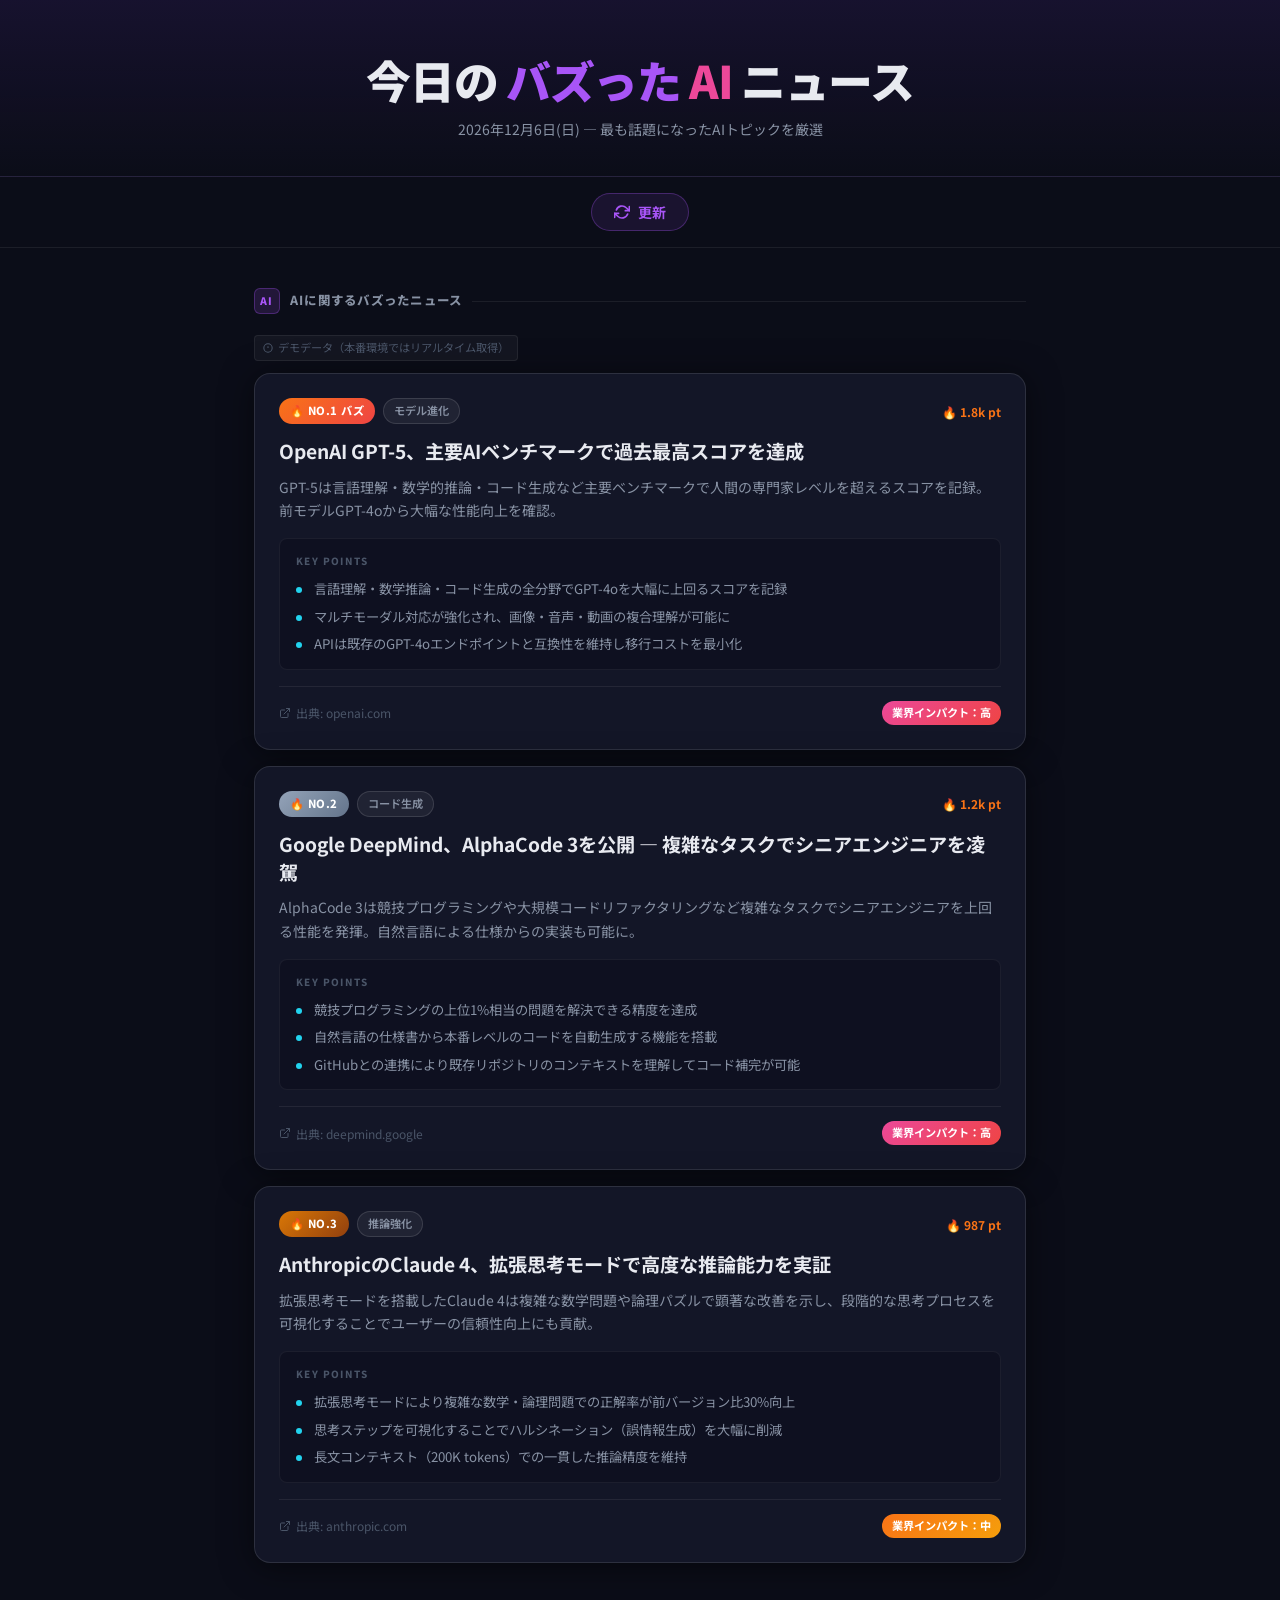
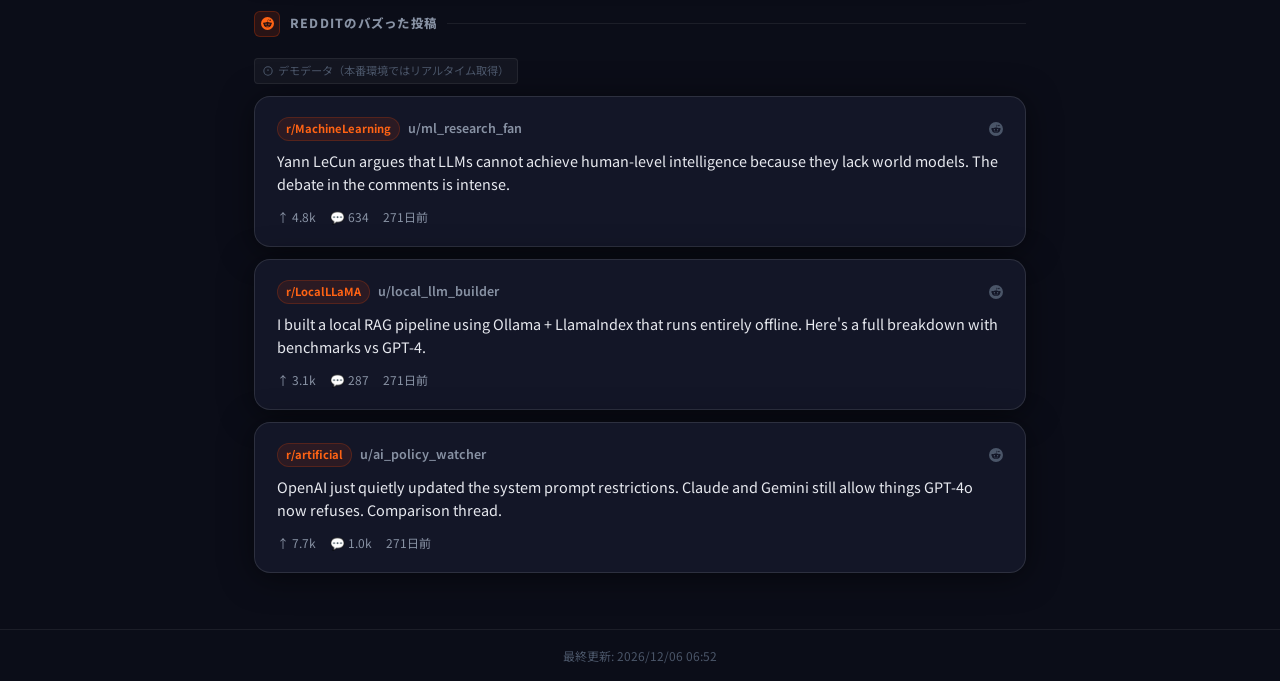
==== public/index.html @ 43877d58 "Replace Twitter/Nitter with Reddit AI subreddits - Fetch from r/artificial, r/MachineLearning, r/Loc" ====
<!DOCTYPE html>
<html lang="ja">
<head>
  <meta charset="UTF-8">
  <meta name="viewport" content="width=device-width, initial-scale=1.0">
  <meta name="theme-color" content="#0b0d18">
  <title>AI News Trends</title>
  <link rel="preconnect" href="https://fonts.googleapis.com">
  <link rel="preconnect" href="https://fonts.gstatic.com" crossorigin>
  <link href="https://fonts.googleapis.com/css2?family=Noto+Sans+JP:wght@400;500;700;900&display=swap" rel="stylesheet">
  <link rel="stylesheet" href="style.css">
</head>
<body>
  <header class="hero">
    <h1 class="hero-title">今日の <span class="c-purple">バズった</span> <span class="c-pink">AI</span> ニュース</h1>
    <p class="hero-sub" id="hero-date">最も話題になったAIトピックを厳選</p>
  </header>

  <div class="action-bar">
    <button id="refresh-btn" class="refresh-btn" aria-label="最新情報を取得">
      <svg class="refresh-icon" xmlns="http://www.w3.org/2000/svg" width="16" height="16" viewBox="0 0 24 24" fill="none" stroke="currentColor" stroke-width="2.5" stroke-linecap="round" stroke-linejoin="round">
        <polyline points="23 4 23 10 17 10"></polyline>
        <polyline points="1 20 1 14 7 14"></polyline>
        <path d="M3.51 9a9 9 0 0 1 14.85-3.36L23 10M1 14l4.64 4.36A9 9 0 0 0 20.49 15"></path>
      </svg>
      <span>更新</span>
    </button>
  </div>

  <main>
    <section>
      <div class="section-label">
        <span class="section-label-icon news-icon">AI</span>
        <span>AIに関するバズったニュース</span>
        <div class="section-label-line"></div>
      </div>
      <div id="news-cards"></div>
    </section>

    <section>
      <div class="section-label">
        <span class="section-label-icon reddit-icon">
          <svg xmlns="http://www.w3.org/2000/svg" width="13" height="13" viewBox="0 0 24 24" fill="currentColor">
            <path d="M12 0A12 12 0 0 0 0 12a12 12 0 0 0 12 12 12 12 0 0 0 12-12A12 12 0 0 0 12 0zm5.01 4.744c.688 0 1.25.561 1.25 1.249a1.25 1.25 0 0 1-2.498.056l-2.597-.547-.8 3.747c1.824.07 3.48.632 4.674 1.488.308-.309.73-.491 1.207-.491.968 0 1.754.786 1.754 1.754 0 .716-.435 1.333-1.01 1.614a3.111 3.111 0 0 1 .042.52c0 2.694-3.13 4.87-7.004 4.87-3.874 0-7.004-2.176-7.004-4.87 0-.183.015-.366.043-.534A1.748 1.748 0 0 1 4.028 12c0-.968.786-1.754 1.754-1.754.463 0 .898.196 1.207.49 1.207-.883 2.878-1.43 4.744-1.487l.885-4.182a.342.342 0 0 1 .14-.197.35.35 0 0 1 .238-.042l2.906.617a1.214 1.214 0 0 1 1.108-.701zM9.25 12C8.561 12 8 12.562 8 13.25c0 .687.561 1.248 1.25 1.248.687 0 1.248-.561 1.248-1.249 0-.688-.561-1.249-1.249-1.249zm5.5 0c-.687 0-1.248.561-1.248 1.25 0 .687.561 1.248 1.249 1.248.688 0 1.249-.561 1.249-1.249 0-.687-.562-1.249-1.25-1.249zm-5.466 3.99a.327.327 0 0 0-.231.094.33.33 0 0 0 0 .463c.842.842 2.484.913 2.961.913.477 0 2.105-.056 2.961-.913a.361.361 0 0 0 .029-.463.33.33 0 0 0-.464 0c-.547.533-1.684.73-2.512.73-.828 0-1.979-.196-2.512-.73a.326.326 0 0 0-.232-.095z"/>
          </svg>
        </span>
        <span>Redditのバズった投稿</span>
        <div class="section-label-line"></div>
      </div>
      <div id="trends-cards"></div>
    </section>
  </main>

  <footer>
    <span id="last-updated">読み込み中...</span>
  </footer>

  <script type="module" src="app.js"></script>
</body>
</html>
---- public/style.css ----
@import url('https://fonts.googleapis.com/css2?family=Noto+Sans+JP:wght@400;500;700;900&display=swap');

:root {
  --bg: #0b0d18;
  --bg-card: #131627;
  --bg-card-hover: #171b2e;
  --bg-inner: #0e1020;
  --border: rgba(255, 255, 255, 0.07);
  --border-bright: rgba(255, 255, 255, 0.11);
  --text-primary: #e8eaf0;
  --text-muted: #8892a4;
  --text-dim: #4a5568;
  --purple: #a855f7;
  --pink: #ec4899;
  --orange: #f97316;
  --cyan: #22d3ee;
  --radius: 16px;
  --radius-sm: 8px;
  --shadow: 0 4px 32px rgba(0, 0, 0, 0.5);
}

*, *::before, *::after { box-sizing: border-box; margin: 0; padding: 0; }
html { scroll-behavior: smooth; }

body {
  font-family: 'Noto Sans JP', -apple-system, BlinkMacSystemFont, 'Segoe UI', sans-serif;
  background: var(--bg);
  color: var(--text-primary);
  min-height: 100vh;
  line-height: 1.6;
}

/* ── Hero ── */
.hero {
  text-align: center;
  padding: 52px 24px 36px;
  background: linear-gradient(180deg, rgba(124, 58, 237, 0.1) 0%, transparent 100%);
  border-bottom: 1px solid var(--border);
}

.hero-title {
  font-size: clamp(1.7rem, 5vw, 2.8rem);
  font-weight: 900;
  line-height: 1.25;
  letter-spacing: -0.03em;
  margin-bottom: 10px;
}

.c-purple { color: var(--purple); }
.c-pink   { color: var(--pink); }

.hero-sub {
  font-size: 0.875rem;
  color: var(--text-muted);
}

/* ── Action bar ── */
.action-bar {
  display: flex;
  justify-content: center;
  padding: 16px 24px;
  border-bottom: 1px solid var(--border);
}

.refresh-btn {
  display: flex;
  align-items: center;
  gap: 8px;
  padding: 8px 22px;
  background: rgba(168, 85, 247, 0.1);
  color: var(--purple);
  border: 1px solid rgba(168, 85, 247, 0.3);
  border-radius: 100px;
  font-size: 0.875rem;
  font-weight: 700;
  cursor: pointer;
  font-family: inherit;
  transition: background 0.2s, border-color 0.2s, transform 0.15s, opacity 0.2s;
}

.refresh-btn:hover:not(:disabled) {
  background: rgba(168, 85, 247, 0.2);
  border-color: rgba(168, 85, 247, 0.5);
  transform: translateY(-1px);
}

.refresh-btn:disabled { opacity: 0.5; cursor: not-allowed; }

.refresh-btn.loading .refresh-icon {
  animation: spin 0.8s linear infinite;
}

@keyframes spin {
  from { transform: rotate(0deg); }
  to   { transform: rotate(360deg); }
}

/* ── Main ── */
main {
  max-width: 820px;
  margin: 0 auto;
  padding: 40px 24px 56px;
  display: flex;
  flex-direction: column;
  gap: 48px;
}

/* ── Section label ── */
.section-label {
  display: flex;
  align-items: center;
  gap: 10px;
  margin-bottom: 20px;
  font-size: 0.78rem;
  font-weight: 800;
  letter-spacing: 0.1em;
  text-transform: uppercase;
  color: var(--text-muted);
}

.section-label-icon {
  display: flex;
  align-items: center;
  justify-content: center;
  width: 26px;
  height: 26px;
  border-radius: 6px;
  font-size: 0.65rem;
  font-weight: 900;
  flex-shrink: 0;
}

.news-icon {
  background: rgba(168, 85, 247, 0.15);
  color: var(--purple);
  border: 1px solid rgba(168, 85, 247, 0.3);
}

.tweet-icon,
.reddit-icon {
  background: rgba(255, 69, 0, 0.12);
  color: #ff6314;
  border: 1px solid rgba(255, 69, 0, 0.25);
}

.section-label-line {
  flex: 1;
  height: 1px;
  background: var(--border);
}

/* ── News card ── */
.news-card {
  background: var(--bg-card);
  border: 1px solid var(--border-bright);
  border-radius: var(--radius);
  padding: 24px;
  margin-bottom: 16px;
  text-decoration: none;
  color: inherit;
  display: block;
  transition: border-color 0.2s, transform 0.2s, box-shadow 0.2s;
  box-shadow: var(--shadow);
}

.news-card:last-child { margin-bottom: 0; }

.news-card:hover {
  border-color: rgba(168, 85, 247, 0.4);
  transform: translateY(-2px);
  box-shadow: 0 12px 48px rgba(0, 0, 0, 0.6), 0 0 0 1px rgba(168, 85, 247, 0.15);
}

/* Card header row */
.card-header {
  display: flex;
  justify-content: space-between;
  align-items: center;
  flex-wrap: wrap;
  gap: 8px;
  margin-bottom: 14px;
}

.card-header-left {
  display: flex;
  align-items: center;
  gap: 8px;
  flex-wrap: wrap;
}

.rank-badge {
  display: inline-flex;
  align-items: center;
  gap: 4px;
  padding: 4px 11px;
  border-radius: 100px;
  font-size: 0.7rem;
  font-weight: 800;
  letter-spacing: 0.04em;
  white-space: nowrap;
}

.rank-1 { background: linear-gradient(135deg, #f97316, #ef4444); color: #fff; }
.rank-2 { background: linear-gradient(135deg, #94a3b8, #64748b); color: #fff; }
.rank-3 { background: linear-gradient(135deg, #d97706, #92400e); color: #fff; }

.category-tag {
  display: inline-flex;
  align-items: center;
  padding: 3px 10px;
  border-radius: 100px;
  font-size: 0.7rem;
  font-weight: 600;
  background: rgba(255, 255, 255, 0.06);
  border: 1px solid rgba(255, 255, 255, 0.12);
  color: var(--text-muted);
}

.buzz-count {
  font-size: 0.75rem;
  font-weight: 700;
  color: var(--orange);
  white-space: nowrap;
}

/* Card title */
.card-title {
  font-size: 1.2rem;
  font-weight: 700;
  color: var(--text-primary);
  line-height: 1.45;
  margin-bottom: 10px;
}

/* Card summary */
.card-summary {
  font-size: 0.875rem;
  color: var(--text-muted);
  line-height: 1.65;
  margin-bottom: 16px;
}

/* Key points box */
.key-points {
  background: var(--bg-inner);
  border: 1px solid rgba(255, 255, 255, 0.06);
  border-radius: var(--radius-sm);
  padding: 14px 16px;
  margin-bottom: 16px;
}

.key-points-label {
  font-size: 0.62rem;
  font-weight: 800;
  letter-spacing: 0.14em;
  text-transform: uppercase;
  color: var(--text-dim);
  margin-bottom: 10px;
}

.key-points ul {
  list-style: none;
  display: flex;
  flex-direction: column;
  gap: 7px;
}

.key-points li {
  font-size: 0.83rem;
  color: var(--text-muted);
  padding-left: 18px;
  position: relative;
  line-height: 1.55;
}

.key-points li::before {
  content: '';
  position: absolute;
  left: 0;
  top: 8px;
  width: 6px;
  height: 6px;
  background: var(--cyan);
  border-radius: 50%;
}

/* Card footer */
.card-footer {
  display: flex;
  justify-content: space-between;
  align-items: center;
  flex-wrap: wrap;
  gap: 8px;
  padding-top: 14px;
  border-top: 1px solid var(--border);
  margin-top: 4px;
}

.card-source {
  font-size: 0.75rem;
  color: var(--text-dim);
  text-decoration: none;
  display: flex;
  align-items: center;
  gap: 5px;
  transition: color 0.2s;
}

.card-source:hover { color: var(--text-muted); }

.impact-badge {
  font-size: 0.7rem;
  font-weight: 700;
  padding: 3px 10px;
  border-radius: 100px;
  white-space: nowrap;
}

.impact-high { background: linear-gradient(135deg, #ec4899, #ef4444); color: #fff; }
.impact-mid  { background: linear-gradient(135deg, #f97316, #f59e0b); color: #fff; }
.impact-low  { background: rgba(255, 255, 255, 0.08); border: 1px solid var(--border); color: var(--text-muted); }

/* ── Tweet card ── */
.tweet-card {
  background: var(--bg-card);
  border: 1px solid var(--border-bright);
  border-radius: var(--radius);
  padding: 20px 22px;
  margin-bottom: 12px;
  text-decoration: none;
  color: inherit;
  display: block;
  transition: border-color 0.2s, transform 0.2s, box-shadow 0.2s;
  box-shadow: var(--shadow);
}

.tweet-card:last-child { margin-bottom: 0; }

.tweet-card:hover {
  border-color: rgba(255, 69, 0, 0.35);
  transform: translateY(-2px);
  box-shadow: 0 12px 40px rgba(0, 0, 0, 0.6), 0 0 0 1px rgba(255, 69, 0, 0.1);
}

.tweet-header {
  display: flex;
  justify-content: space-between;
  align-items: center;
  margin-bottom: 8px;
}

.tweet-header-left {
  display: flex;
  align-items: center;
  gap: 8px;
  flex-wrap: wrap;
}

.subreddit-badge {
  font-size: 0.7rem;
  font-weight: 700;
  color: #ff6314;
  background: rgba(255, 69, 0, 0.1);
  border: 1px solid rgba(255, 69, 0, 0.2);
  border-radius: 100px;
  padding: 2px 8px;
}

.tweet-author {
  font-size: 0.78rem;
  font-weight: 600;
  color: var(--text-muted);
}

.tweet-x-icon {
  color: var(--text-dim);
  display: flex;
  transition: color 0.2s;
}

.tweet-card:hover .tweet-x-icon { color: #ff6314; }

.tweet-text {
  font-size: 0.9rem;
  color: var(--text-primary);
  line-height: 1.6;
  margin-bottom: 12px;
  display: -webkit-box;
  -webkit-line-clamp: 3;
  -webkit-box-orient: vertical;
  overflow: hidden;
}

.tweet-meta {
  display: flex;
  align-items: center;
  gap: 14px;
}

.tweet-stat {
  font-size: 0.75rem;
  color: var(--text-muted);
}

/* ── Mock badge ── */
.mock-badge {
  display: inline-flex;
  align-items: center;
  gap: 5px;
  font-size: 0.7rem;
  color: var(--text-dim);
  background: rgba(255, 255, 255, 0.04);
  border: 1px solid var(--border);
  border-radius: 4px;
  padding: 3px 8px;
  margin-bottom: 12px;
}

/* ── Skeleton ── */
.skeleton {
  background: var(--bg-card);
  border: 1px solid var(--border);
  border-radius: var(--radius);
  overflow: hidden;
  position: relative;
  margin-bottom: 16px;
  box-shadow: var(--shadow);
}

.skeleton::after {
  content: '';
  position: absolute;
  inset: 0;
  background: linear-gradient(90deg, transparent, rgba(255, 255, 255, 0.03), transparent);
  background-size: 200% 100%;
  animation: shimmer 1.5s ease-in-out infinite;
}

@keyframes shimmer {
  0%   { background-position: 200% 0; }
  100% { background-position: -200% 0; }
}

.skeleton-news  { padding: 24px; height: 220px; }
.skeleton-tweet { padding: 20px; height: 110px; }

.skeleton-line {
  height: 14px;
  background: rgba(255, 255, 255, 0.06);
  border-radius: 4px;
  margin-bottom: 10px;
}

.skeleton-line.short  { width: 38%; }
.skeleton-line.medium { width: 72%; }
.skeleton-line.full   { width: 100%; }
.skeleton-line.meta   { width: 45%; height: 10px; margin-top: 14px; }

/* ── Error card ── */
.error-card {
  background: rgba(239, 68, 68, 0.08);
  border: 1px solid rgba(239, 68, 68, 0.2);
  border-radius: var(--radius);
  padding: 20px;
  display: flex;
  align-items: center;
  gap: 12px;
  color: #fca5a5;
  font-size: 0.875rem;
}

.error-icon { font-size: 1.2rem; flex-shrink: 0; }

/* ── Footer ── */
footer {
  text-align: center;
  padding: 16px 24px;
  font-size: 0.75rem;
  color: var(--text-dim);
  border-top: 1px solid var(--border);
}

/* ── Responsive ── */
@media (max-width: 600px) {
  .hero { padding: 36px 16px 28px; }
  main  { padding: 28px 16px 40px; }
  .card-title { font-size: 1.05rem; }
}
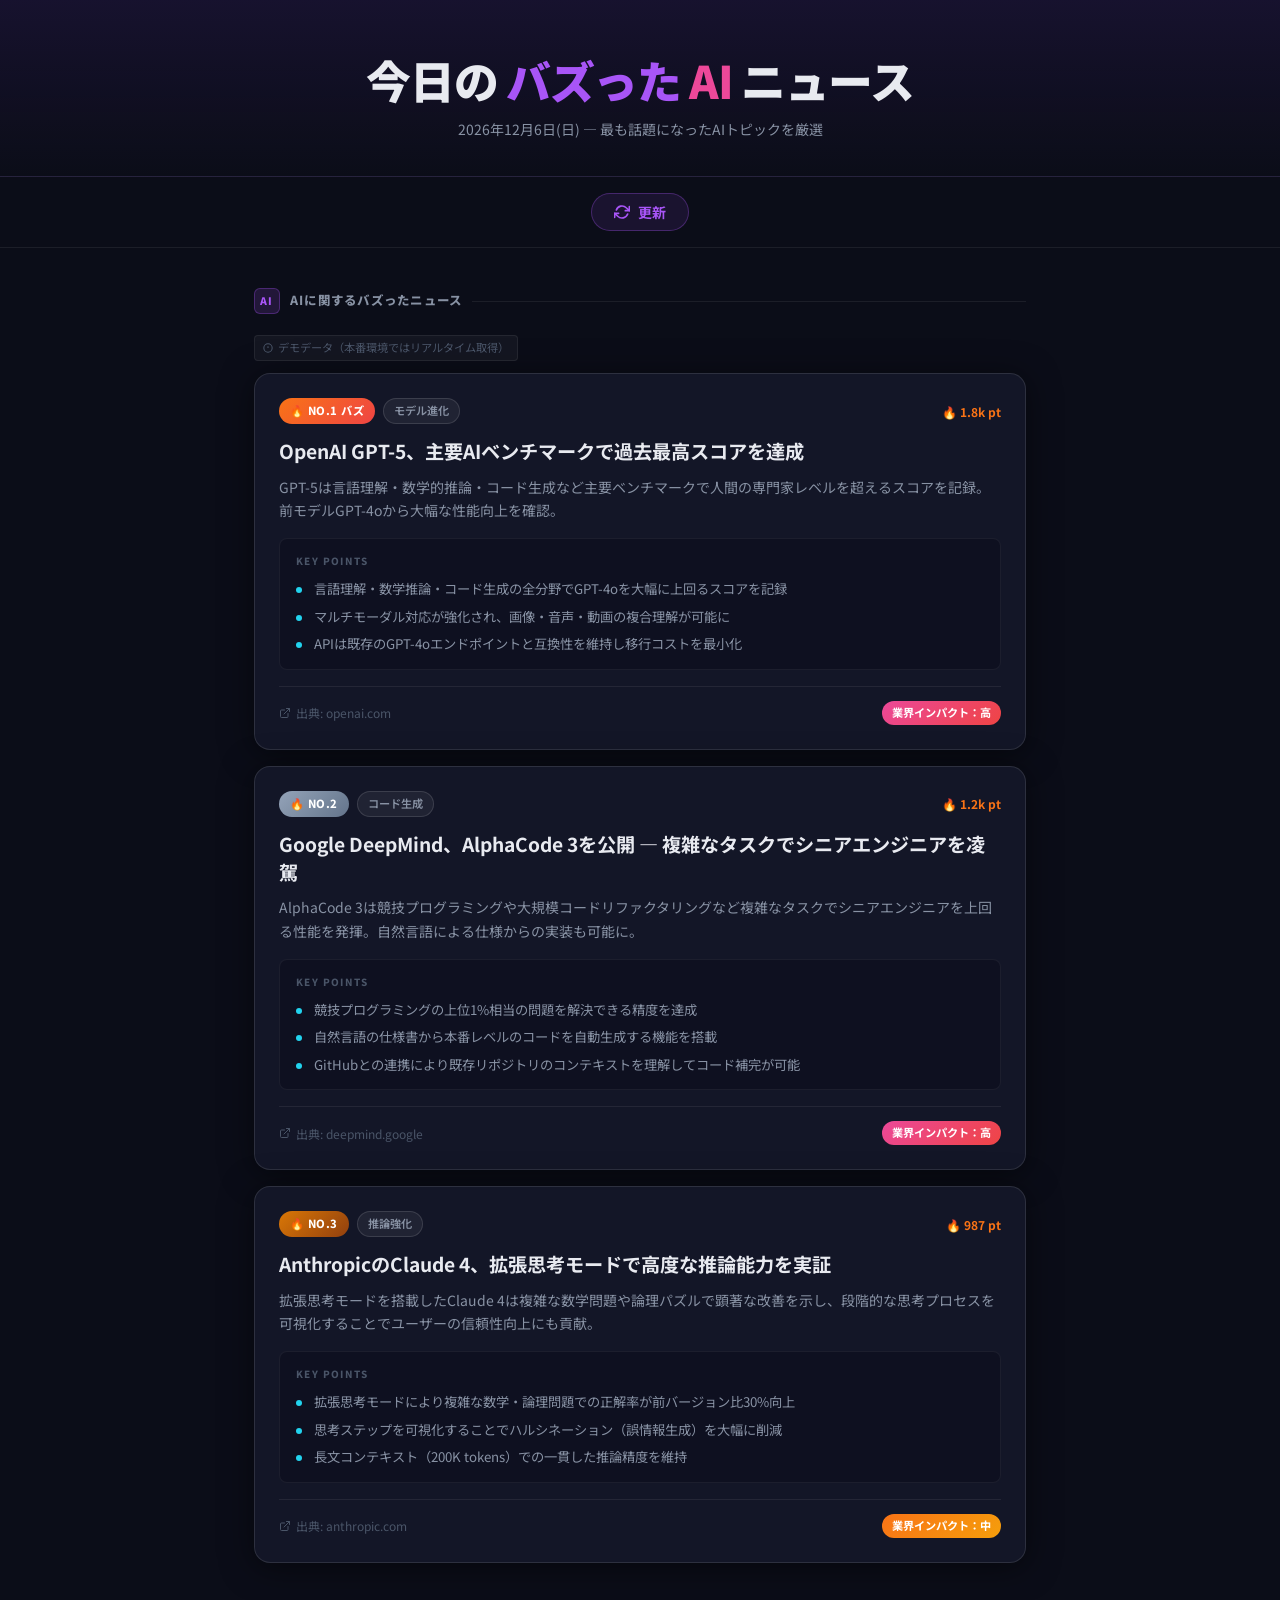
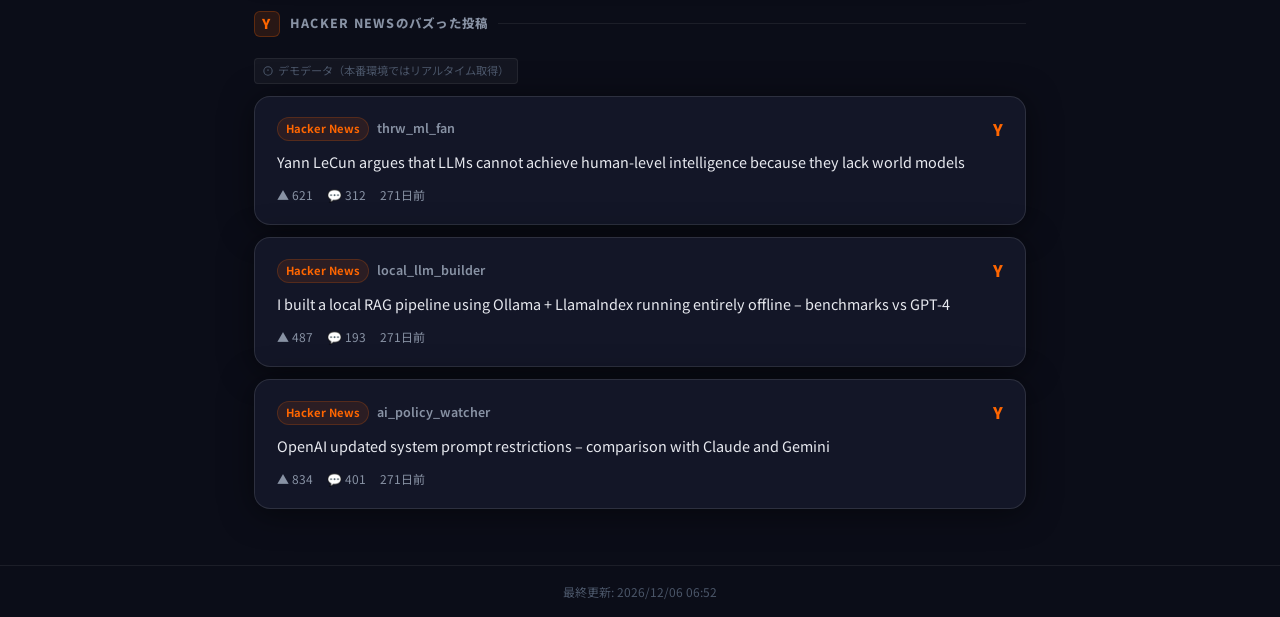
==== commit 162641c7: "Switch trends section from Reddit to Hacker News Algolia API Reddit blocks GitHub Actions IPs. Use t" ====
--- a/public/index.html
+++ b/public/index.html
@@ -39,12 +39,8 @@
 
     <section>
       <div class="section-label">
-        <span class="section-label-icon reddit-icon">
-          <svg xmlns="http://www.w3.org/2000/svg" width="13" height="13" viewBox="0 0 24 24" fill="currentColor">
-            <path d="M12 0A12 12 0 0 0 0 12a12 12 0 0 0 12 12 12 12 0 0 0 12-12A12 12 0 0 0 12 0zm5.01 4.744c.688 0 1.25.561 1.25 1.249a1.25 1.25 0 0 1-2.498.056l-2.597-.547-.8 3.747c1.824.07 3.48.632 4.674 1.488.308-.309.73-.491 1.207-.491.968 0 1.754.786 1.754 1.754 0 .716-.435 1.333-1.01 1.614a3.111 3.111 0 0 1 .042.52c0 2.694-3.13 4.87-7.004 4.87-3.874 0-7.004-2.176-7.004-4.87 0-.183.015-.366.043-.534A1.748 1.748 0 0 1 4.028 12c0-.968.786-1.754 1.754-1.754.463 0 .898.196 1.207.49 1.207-.883 2.878-1.43 4.744-1.487l.885-4.182a.342.342 0 0 1 .14-.197.35.35 0 0 1 .238-.042l2.906.617a1.214 1.214 0 0 1 1.108-.701zM9.25 12C8.561 12 8 12.562 8 13.25c0 .687.561 1.248 1.25 1.248.687 0 1.248-.561 1.248-1.249 0-.688-.561-1.249-1.249-1.249zm5.5 0c-.687 0-1.248.561-1.248 1.25 0 .687.561 1.248 1.249 1.248.688 0 1.249-.561 1.249-1.249 0-.687-.562-1.249-1.25-1.249zm-5.466 3.99a.327.327 0 0 0-.231.094.33.33 0 0 0 0 .463c.842.842 2.484.913 2.961.913.477 0 2.105-.056 2.961-.913a.361.361 0 0 0 .029-.463.33.33 0 0 0-.464 0c-.547.533-1.684.73-2.512.73-.828 0-1.979-.196-2.512-.73a.326.326 0 0 0-.232-.095z"/>
-          </svg>
-        </span>
-        <span>Redditのバズった投稿</span>
+        <span class="section-label-icon hn-icon">Y</span>
+        <span>Hacker Newsのバズった投稿</span>
         <div class="section-label-line"></div>
       </div>
       <div id="trends-cards"></div>
--- a/public/style.css
+++ b/public/style.css
@@ -137,10 +137,12 @@
 }
 
 .tweet-icon,
-.reddit-icon {
-  background: rgba(255, 69, 0, 0.12);
-  color: #ff6314;
-  border: 1px solid rgba(255, 69, 0, 0.25);
+.hn-icon {
+  background: rgba(255, 102, 0, 0.12);
+  color: #ff6600;
+  border: 1px solid rgba(255, 102, 0, 0.25);
+  font-weight: 900;
+  font-size: 0.85rem;
 }
 
 .section-label-line {
@@ -337,9 +339,9 @@
 .tweet-card:last-child { margin-bottom: 0; }
 
 .tweet-card:hover {
-  border-color: rgba(255, 69, 0, 0.35);
+  border-color: rgba(255, 102, 0, 0.35);
   transform: translateY(-2px);
-  box-shadow: 0 12px 40px rgba(0, 0, 0, 0.6), 0 0 0 1px rgba(255, 69, 0, 0.1);
+  box-shadow: 0 12px 40px rgba(0, 0, 0, 0.6), 0 0 0 1px rgba(255, 102, 0, 0.1);
 }
 
 .tweet-header {
@@ -356,12 +358,12 @@
   flex-wrap: wrap;
 }
 
-.subreddit-badge {
+.hn-source-badge {
   font-size: 0.7rem;
   font-weight: 700;
-  color: #ff6314;
-  background: rgba(255, 69, 0, 0.1);
-  border: 1px solid rgba(255, 69, 0, 0.2);
+  color: #ff6600;
+  background: rgba(255, 102, 0, 0.1);
+  border: 1px solid rgba(255, 102, 0, 0.2);
   border-radius: 100px;
   padding: 2px 8px;
 }
@@ -378,7 +380,7 @@
   transition: color 0.2s;
 }
 
-.tweet-card:hover .tweet-x-icon { color: #ff6314; }
+.tweet-card:hover .tweet-x-icon { color: #ff6600; }
 
 .tweet-text {
   font-size: 0.9rem;
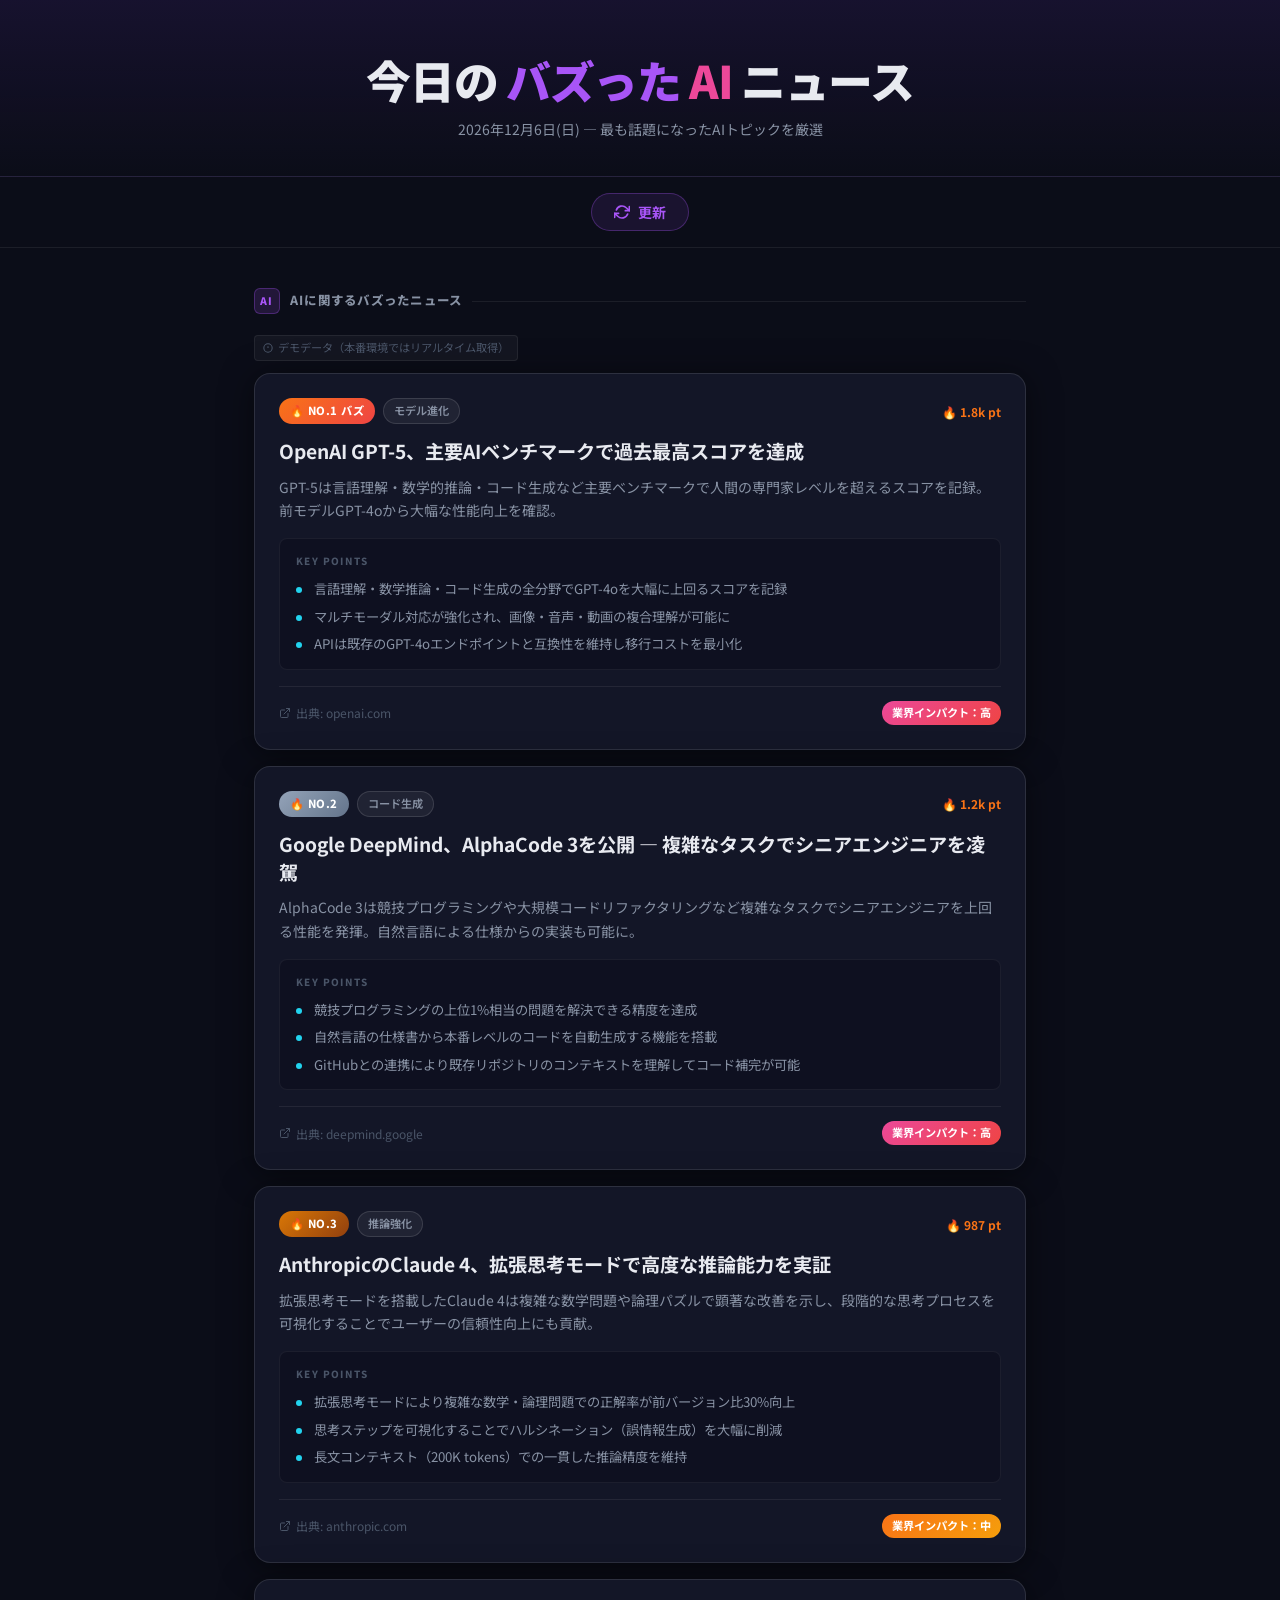
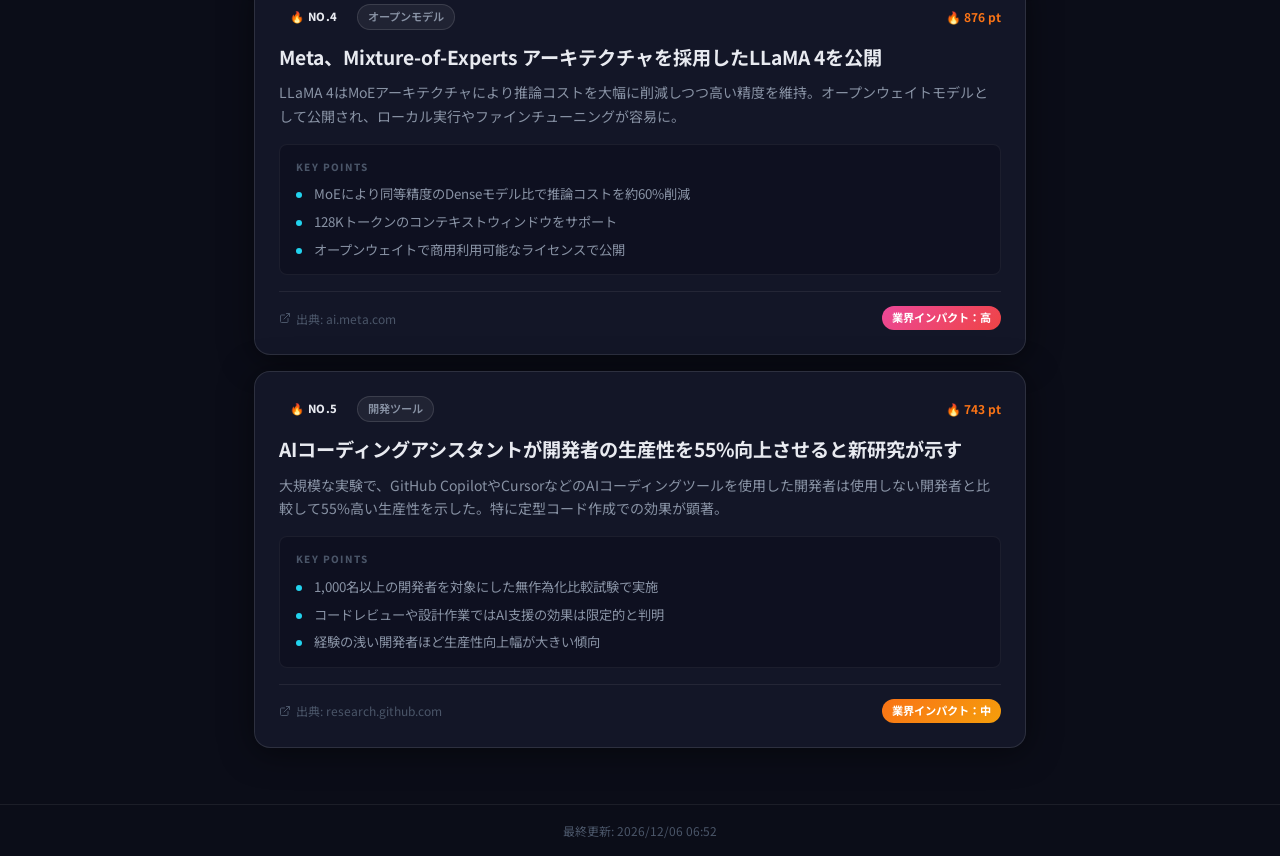
==== commit eeab9858: "Remove HN trends section, increase news to 5 articles - Delete 'Hacker Newsのバズった投稿' section from ind" ====
--- a/public/index.html
+++ b/public/index.html
@@ -37,14 +37,6 @@
       <div id="news-cards"></div>
     </section>
 
-    <section>
-      <div class="section-label">
-        <span class="section-label-icon hn-icon">Y</span>
-        <span>Hacker Newsのバズった投稿</span>
-        <div class="section-label-line"></div>
-      </div>
-      <div id="trends-cards"></div>
-    </section>
   </main>
 
   <footer>
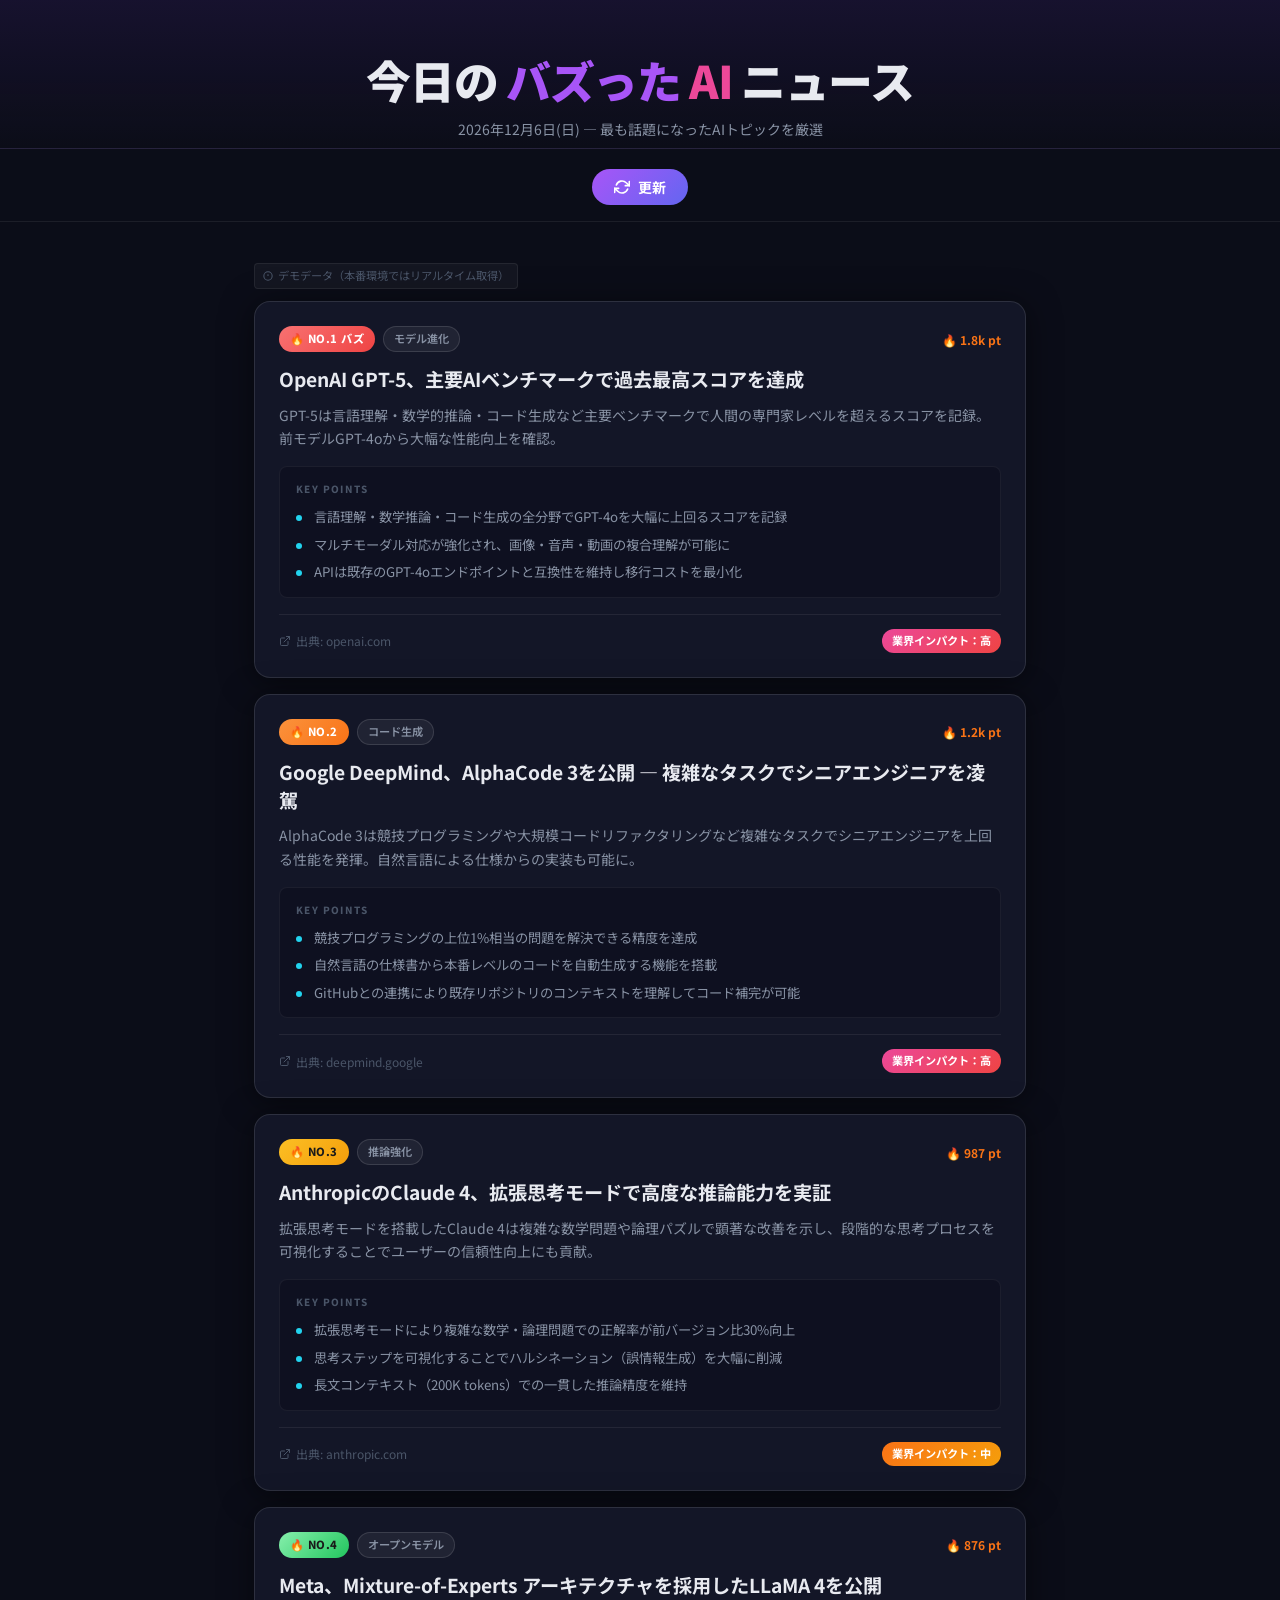
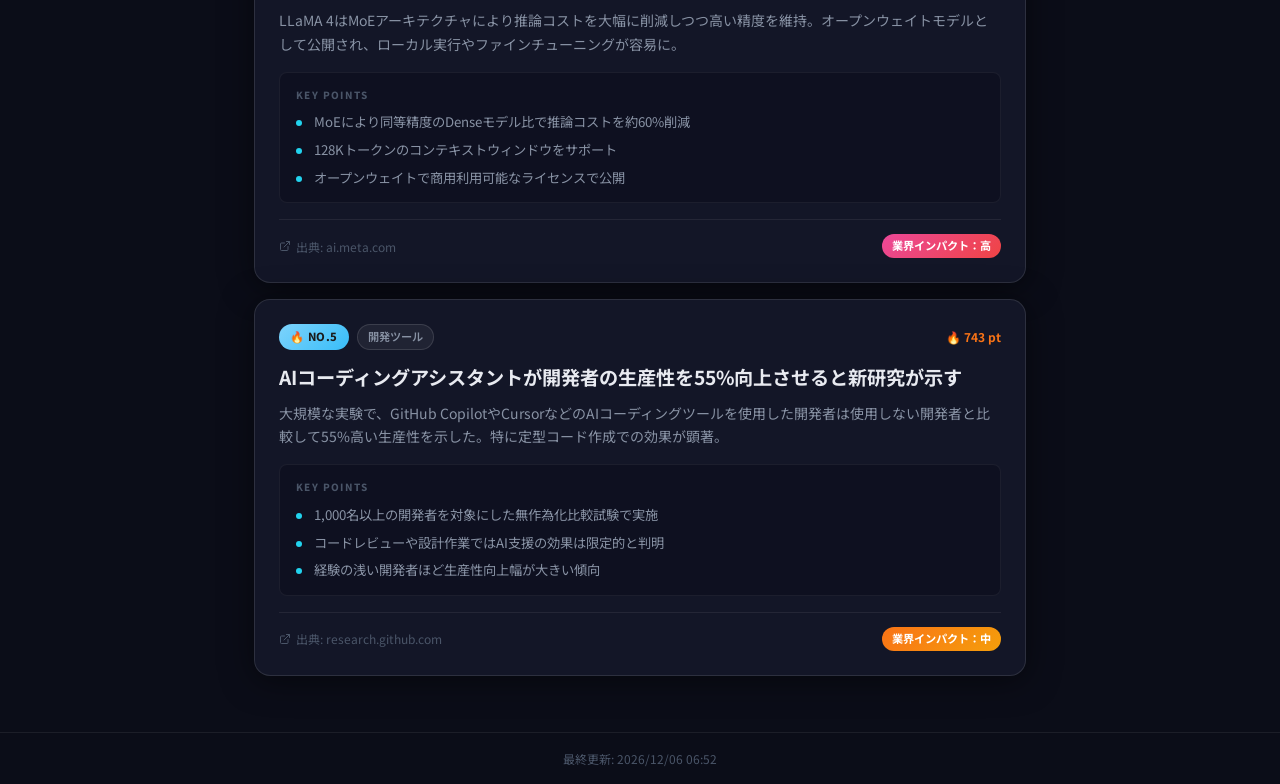
==== commit 8922ed1b: "Load the current page and refresh script" ====
--- a/public/index.html
+++ b/public/index.html
@@ -16,6 +16,8 @@
     <p class="hero-sub" id="hero-date">最も話題になったAIトピックを厳選</p>
   </header>
 
+  <p class="hero-sub last-updated-bar" id="hero-last-updated"></p>
+
   <div class="action-bar">
     <button id="refresh-btn" class="refresh-btn" aria-label="最新情報を取得">
       <svg class="refresh-icon" xmlns="http://www.w3.org/2000/svg" width="16" height="16" viewBox="0 0 24 24" fill="none" stroke="currentColor" stroke-width="2.5" stroke-linecap="round" stroke-linejoin="round">
@@ -29,20 +31,14 @@
 
   <main>
     <section>
-      <div class="section-label">
-        <span class="section-label-icon news-icon">AI</span>
-        <span>AIに関するバズったニュース</span>
-        <div class="section-label-line"></div>
-      </div>
       <div id="news-cards"></div>
     </section>
-
   </main>
 
   <footer>
     <span id="last-updated">読み込み中...</span>
   </footer>
 
-  <script type="module" src="app.js"></script>
+  <script type="module" src="app.js?v=20260612-1"></script>
 </body>
 </html>
--- a/public/style.css
+++ b/public/style.css
@@ -33,7 +33,7 @@
 /* ── Hero ── */
 .hero {
   text-align: center;
-  padding: 52px 24px 36px;
+  padding: 52px 24px 8px;
   background: linear-gradient(180deg, rgba(124, 58, 237, 0.1) 0%, transparent 100%);
   border-bottom: 1px solid var(--border);
 }
@@ -54,6 +54,11 @@
   color: var(--text-muted);
 }
 
+.last-updated-bar {
+  text-align: center;
+  padding: 4px 24px 0;
+}
+
 /* ── Action bar ── */
 .action-bar {
   display: flex;
@@ -67,20 +72,19 @@
   align-items: center;
   gap: 8px;
   padding: 8px 22px;
-  background: rgba(168, 85, 247, 0.1);
-  color: var(--purple);
-  border: 1px solid rgba(168, 85, 247, 0.3);
+  background: linear-gradient(135deg, #a855f7, #6366f1);
+  color: #fff;
+  border: none;
   border-radius: 100px;
   font-size: 0.875rem;
   font-weight: 700;
   cursor: pointer;
   font-family: inherit;
-  transition: background 0.2s, border-color 0.2s, transform 0.15s, opacity 0.2s;
+  transition: filter 0.2s, transform 0.15s, opacity 0.2s;
 }
 
 .refresh-btn:hover:not(:disabled) {
-  background: rgba(168, 85, 247, 0.2);
-  border-color: rgba(168, 85, 247, 0.5);
+  filter: brightness(1.15);
   transform: translateY(-1px);
 }
 
@@ -202,9 +206,11 @@
   white-space: nowrap;
 }
 
-.rank-1 { background: linear-gradient(135deg, #f97316, #ef4444); color: #fff; }
-.rank-2 { background: linear-gradient(135deg, #94a3b8, #64748b); color: #fff; }
-.rank-3 { background: linear-gradient(135deg, #d97706, #92400e); color: #fff; }
+.rank-1 { background: linear-gradient(135deg, #f87171, #ef4444); color: #fff; }
+.rank-2 { background: linear-gradient(135deg, #fb923c, #f97316); color: #fff; }
+.rank-3 { background: linear-gradient(135deg, #fbbf24, #f59e0b); color: #1a1a1a; }
+.rank-4 { background: linear-gradient(135deg, #86efac, #22c55e); color: #1a1a1a; }
+.rank-5 { background: linear-gradient(135deg, #7dd3fc, #38bdf8); color: #1a1a1a; }
 
 .category-tag {
   display: inline-flex;
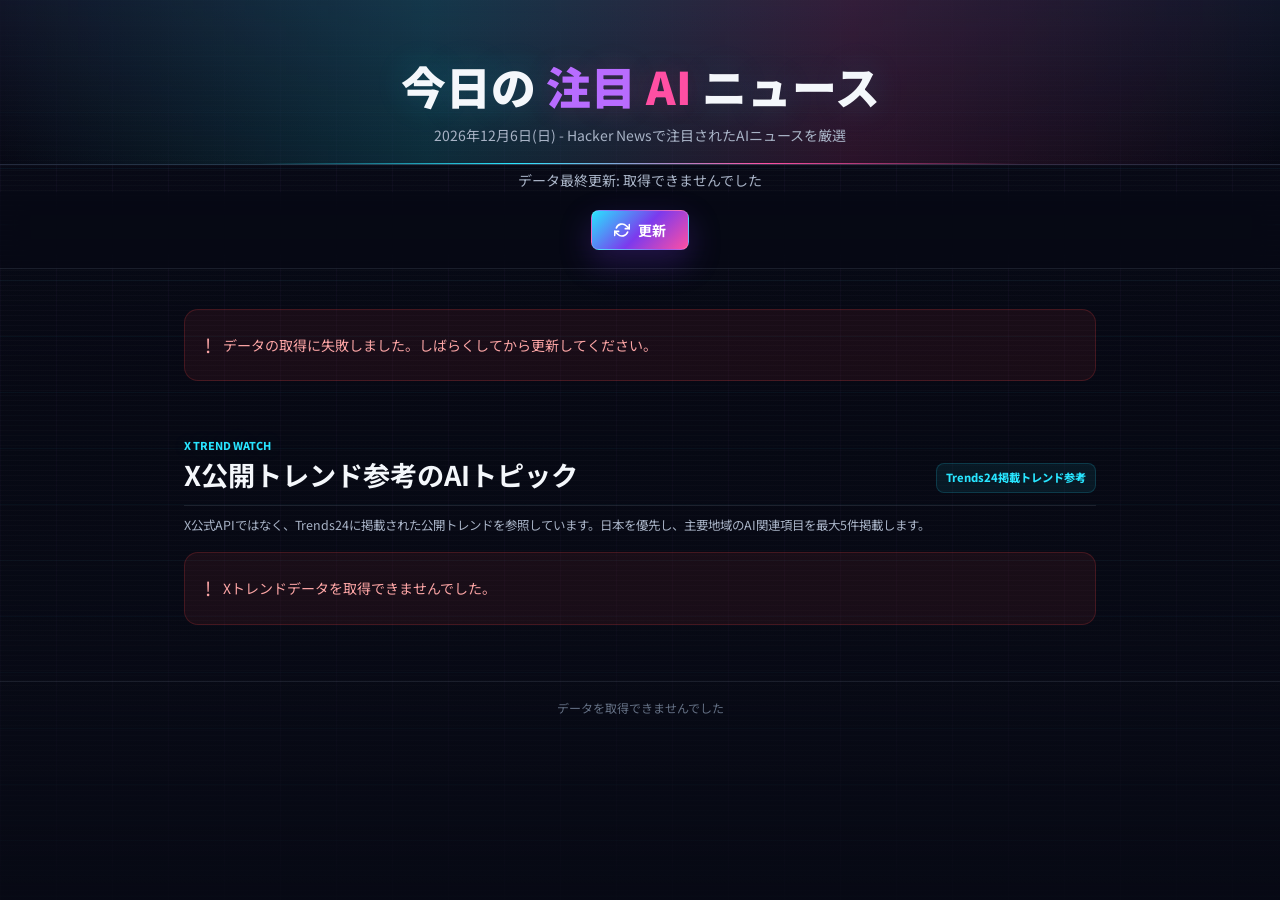
==== commit 487cb2c9: "Improve AI news trend presentation" ====
--- a/public/index.html
+++ b/public/index.html
@@ -8,12 +8,13 @@
   <link rel="preconnect" href="https://fonts.googleapis.com">
   <link rel="preconnect" href="https://fonts.gstatic.com" crossorigin>
   <link href="https://fonts.googleapis.com/css2?family=Noto+Sans+JP:wght@400;500;700;900&display=swap" rel="stylesheet">
-  <link rel="stylesheet" href="style.css">
+  <link rel="stylesheet" href="style.css?v=20260617-2">
+  <link rel="stylesheet" href="x-trends.css?v=20260617-2">
 </head>
 <body>
   <header class="hero">
-    <h1 class="hero-title">今日の <span class="c-purple">バズった</span> <span class="c-pink">AI</span> ニュース</h1>
-    <p class="hero-sub" id="hero-date">最も話題になったAIトピックを厳選</p>
+    <h1 class="hero-title">今日の <span class="c-purple">注目</span> <span class="c-pink">AI</span> ニュース</h1>
+    <p class="hero-sub" id="hero-date">Hacker Newsで注目されたAIニュースを厳選</p>
   </header>
 
   <p class="hero-sub last-updated-bar" id="hero-last-updated"></p>
@@ -33,12 +34,24 @@
     <section>
       <div id="news-cards"></div>
     </section>
+
+    <section class="x-trends-section" aria-labelledby="x-trends-title">
+      <div class="section-heading">
+        <div>
+          <p class="section-kicker">X TREND WATCH</p>
+          <h2 id="x-trends-title">X公開トレンド参考のAIトピック</h2>
+        </div>
+        <span class="section-source">Trends24掲載トレンド参考</span>
+      </div>
+      <p class="section-note">X公式APIではなく、Trends24に掲載された公開トレンドを参照しています。日本を優先し、主要地域のAI関連項目を最大5件掲載します。</p>
+      <div id="x-trend-cards"></div>
+    </section>
   </main>
 
   <footer>
     <span id="last-updated">読み込み中...</span>
   </footer>
 
-  <script type="module" src="app.js?v=20260612-1"></script>
+  <script type="module" src="app.js?v=20260617-2"></script>
 </body>
 </html>
--- a/public/style.css
+++ b/public/style.css
@@ -1,22 +1,25 @@
 @import url('https://fonts.googleapis.com/css2?family=Noto+Sans+JP:wght@400;500;700;900&display=swap');
 
 :root {
-  --bg: #0b0d18;
-  --bg-card: #131627;
-  --bg-card-hover: #171b2e;
-  --bg-inner: #0e1020;
-  --border: rgba(255, 255, 255, 0.07);
-  --border-bright: rgba(255, 255, 255, 0.11);
-  --text-primary: #e8eaf0;
-  --text-muted: #8892a4;
-  --text-dim: #4a5568;
-  --purple: #a855f7;
-  --pink: #ec4899;
-  --orange: #f97316;
-  --cyan: #22d3ee;
-  --radius: 16px;
+  --bg: #070914;
+  --bg-card: rgba(18, 23, 42, 0.86);
+  --bg-card-hover: rgba(23, 30, 55, 0.94);
+  --bg-inner: rgba(7, 10, 24, 0.72);
+  --border: rgba(148, 163, 184, 0.14);
+  --border-bright: rgba(226, 232, 240, 0.16);
+  --text-primary: #f4f7fb;
+  --text-muted: #a8b3c6;
+  --text-dim: #647084;
+  --purple: #b86cff;
+  --pink: #ff4fa3;
+  --orange: #ffb020;
+  --cyan: #28e5ff;
+  --green: #5eead4;
+  --radius: 14px;
   --radius-sm: 8px;
-  --shadow: 0 4px 32px rgba(0, 0, 0, 0.5);
+  --shadow: 0 18px 54px rgba(0, 0, 0, 0.42);
+  --glow-cyan: 0 0 24px rgba(34, 211, 238, 0.18);
+  --glow-pink: 0 0 28px rgba(236, 72, 153, 0.18);
 }
 
 *, *::before, *::after { box-sizing: border-box; margin: 0; padding: 0; }
@@ -24,30 +27,70 @@
 
 body {
   font-family: 'Noto Sans JP', -apple-system, BlinkMacSystemFont, 'Segoe UI', sans-serif;
-  background: var(--bg);
+  background:
+    linear-gradient(rgba(40, 229, 255, 0.05) 1px, transparent 1px),
+    linear-gradient(90deg, rgba(184, 108, 255, 0.04) 1px, transparent 1px),
+    linear-gradient(180deg, #090b18 0%, #070914 48%, #0a0d19 100%);
+  background-attachment: fixed;
+  background-size: 56px 56px, 56px 56px, auto;
   color: var(--text-primary);
   min-height: 100vh;
   line-height: 1.6;
-}
-
-/* ── Hero ── */
+  position: relative;
+}
+
+body::before {
+  content: '';
+  position: fixed;
+  inset: 0;
+  pointer-events: none;
+  background:
+    linear-gradient(180deg, rgba(7, 9, 20, 0) 0%, rgba(7, 9, 20, 0.42) 70%, rgba(7, 9, 20, 0.88) 100%),
+    repeating-linear-gradient(180deg, rgba(255, 255, 255, 0.025) 0 1px, transparent 1px 5px);
+  z-index: -1;
+}
+
+/* Hero */
 .hero {
   text-align: center;
-  padding: 52px 24px 8px;
-  background: linear-gradient(180deg, rgba(124, 58, 237, 0.1) 0%, transparent 100%);
+  padding: 58px 24px 18px;
+  background:
+    linear-gradient(90deg, rgba(40, 229, 255, 0), rgba(40, 229, 255, 0.16), rgba(255, 79, 163, 0.14), rgba(40, 229, 255, 0)),
+    linear-gradient(180deg, rgba(18, 23, 42, 0.92) 0%, rgba(7, 9, 20, 0.44) 100%);
   border-bottom: 1px solid var(--border);
+  position: relative;
+  overflow: hidden;
+}
+
+.hero::after {
+  content: '';
+  position: absolute;
+  left: 50%;
+  bottom: 0;
+  width: min(760px, calc(100% - 48px));
+  height: 1px;
+  transform: translateX(-50%);
+  background: linear-gradient(90deg, transparent, var(--cyan), var(--pink), transparent);
 }
 
 .hero-title {
   font-size: clamp(1.7rem, 5vw, 2.8rem);
   font-weight: 900;
   line-height: 1.25;
-  letter-spacing: -0.03em;
+  letter-spacing: 0;
   margin-bottom: 10px;
-}
-
-.c-purple { color: var(--purple); }
-.c-pink   { color: var(--pink); }
+  text-shadow: 0 0 34px rgba(40, 229, 255, 0.18);
+}
+
+.c-purple {
+  color: var(--purple);
+  text-shadow: var(--glow-pink);
+}
+
+.c-pink {
+  color: var(--pink);
+  text-shadow: var(--glow-pink);
+}
 
 .hero-sub {
   font-size: 0.875rem;
@@ -59,33 +102,37 @@
   padding: 4px 24px 0;
 }
 
-/* ── Action bar ── */
+/* Action bar */
 .action-bar {
   display: flex;
   justify-content: center;
-  padding: 16px 24px;
+  padding: 18px 24px;
+  background: rgba(7, 9, 20, 0.42);
   border-bottom: 1px solid var(--border);
+  backdrop-filter: blur(12px);
 }
 
 .refresh-btn {
   display: flex;
   align-items: center;
   gap: 8px;
-  padding: 8px 22px;
-  background: linear-gradient(135deg, #a855f7, #6366f1);
-  color: #fff;
-  border: none;
-  border-radius: 100px;
+  padding: 9px 22px;
+  background: linear-gradient(135deg, #28e5ff, #7c3aed 52%, #ff4fa3);
+  color: #ffffff;
+  border: 1px solid rgba(255, 255, 255, 0.18);
+  border-radius: var(--radius-sm);
   font-size: 0.875rem;
   font-weight: 700;
   cursor: pointer;
   font-family: inherit;
-  transition: filter 0.2s, transform 0.15s, opacity 0.2s;
+  box-shadow: 0 12px 32px rgba(124, 58, 237, 0.26);
+  transition: filter 0.2s, transform 0.15s, opacity 0.2s, box-shadow 0.2s;
 }
 
 .refresh-btn:hover:not(:disabled) {
   filter: brightness(1.15);
   transform: translateY(-1px);
+  box-shadow: 0 16px 38px rgba(40, 229, 255, 0.24);
 }
 
 .refresh-btn:disabled { opacity: 0.5; cursor: not-allowed; }
@@ -96,12 +143,12 @@
 
 @keyframes spin {
   from { transform: rotate(0deg); }
-  to   { transform: rotate(360deg); }
-}
-
-/* ── Main ── */
+  to { transform: rotate(360deg); }
+}
+
+/* Main */
 main {
-  max-width: 820px;
+  max-width: 960px;
   margin: 0 auto;
   padding: 40px 24px 56px;
   display: flex;
@@ -109,53 +156,7 @@
   gap: 48px;
 }
 
-/* ── Section label ── */
-.section-label {
-  display: flex;
-  align-items: center;
-  gap: 10px;
-  margin-bottom: 20px;
-  font-size: 0.78rem;
-  font-weight: 800;
-  letter-spacing: 0.1em;
-  text-transform: uppercase;
-  color: var(--text-muted);
-}
-
-.section-label-icon {
-  display: flex;
-  align-items: center;
-  justify-content: center;
-  width: 26px;
-  height: 26px;
-  border-radius: 6px;
-  font-size: 0.65rem;
-  font-weight: 900;
-  flex-shrink: 0;
-}
-
-.news-icon {
-  background: rgba(168, 85, 247, 0.15);
-  color: var(--purple);
-  border: 1px solid rgba(168, 85, 247, 0.3);
-}
-
-.tweet-icon,
-.hn-icon {
-  background: rgba(255, 102, 0, 0.12);
-  color: #ff6600;
-  border: 1px solid rgba(255, 102, 0, 0.25);
-  font-weight: 900;
-  font-size: 0.85rem;
-}
-
-.section-label-line {
-  flex: 1;
-  height: 1px;
-  background: var(--border);
-}
-
-/* ── News card ── */
+/* News card */
 .news-card {
   background: var(--bg-card);
   border: 1px solid var(--border-bright);
@@ -165,19 +166,40 @@
   text-decoration: none;
   color: inherit;
   display: block;
+  position: relative;
+  overflow: hidden;
   transition: border-color 0.2s, transform 0.2s, box-shadow 0.2s;
   box-shadow: var(--shadow);
+  backdrop-filter: blur(18px);
+}
+
+.news-card::before {
+  content: '';
+  position: absolute;
+  inset: 0;
+  background:
+    linear-gradient(90deg, rgba(40, 229, 255, 0.2), rgba(184, 108, 255, 0.16), rgba(255, 79, 163, 0.12)),
+    linear-gradient(180deg, rgba(255, 255, 255, 0.06), transparent 34%);
+  height: 3px;
+}
+
+.news-card::after {
+  content: '';
+  position: absolute;
+  inset: 0;
+  pointer-events: none;
+  background: linear-gradient(120deg, rgba(255, 255, 255, 0.08), transparent 32%);
+  opacity: 0.34;
 }
 
 .news-card:last-child { margin-bottom: 0; }
 
 .news-card:hover {
   border-color: rgba(168, 85, 247, 0.4);
-  transform: translateY(-2px);
-  box-shadow: 0 12px 48px rgba(0, 0, 0, 0.6), 0 0 0 1px rgba(168, 85, 247, 0.15);
-}
-
-/* Card header row */
+  transform: translateY(-3px);
+  box-shadow: 0 20px 58px rgba(0, 0, 0, 0.58), 0 0 0 1px rgba(168, 85, 247, 0.15), var(--glow-cyan);
+}
+
 .card-header {
   display: flex;
   justify-content: space-between;
@@ -198,25 +220,25 @@
   display: inline-flex;
   align-items: center;
   gap: 4px;
-  padding: 4px 11px;
-  border-radius: 100px;
+  padding: 5px 11px;
+  border-radius: var(--radius-sm);
   font-size: 0.7rem;
   font-weight: 800;
-  letter-spacing: 0.04em;
+  letter-spacing: 0;
   white-space: nowrap;
 }
 
-.rank-1 { background: linear-gradient(135deg, #f87171, #ef4444); color: #fff; }
-.rank-2 { background: linear-gradient(135deg, #fb923c, #f97316); color: #fff; }
-.rank-3 { background: linear-gradient(135deg, #fbbf24, #f59e0b); color: #1a1a1a; }
-.rank-4 { background: linear-gradient(135deg, #86efac, #22c55e); color: #1a1a1a; }
-.rank-5 { background: linear-gradient(135deg, #7dd3fc, #38bdf8); color: #1a1a1a; }
+.rank-1 { background: linear-gradient(135deg, #ff4fa3, #ef4444); color: #fff; box-shadow: var(--glow-pink); }
+.rank-2 { background: linear-gradient(135deg, #ffb020, #f97316); color: #111827; }
+.rank-3 { background: linear-gradient(135deg, #facc15, #22c55e); color: #111827; }
+.rank-4 { background: linear-gradient(135deg, #5eead4, #22c55e); color: #052e2b; }
+.rank-5 { background: linear-gradient(135deg, #28e5ff, #38bdf8); color: #06141a; }
 
 .category-tag {
   display: inline-flex;
   align-items: center;
   padding: 3px 10px;
-  border-radius: 100px;
+  border-radius: var(--radius-sm);
   font-size: 0.7rem;
   font-weight: 600;
   background: rgba(255, 255, 255, 0.06);
@@ -229,18 +251,20 @@
   font-weight: 700;
   color: var(--orange);
   white-space: nowrap;
-}
-
-/* Card title */
+  padding: 4px 9px;
+  background: rgba(255, 176, 32, 0.1);
+  border: 1px solid rgba(255, 176, 32, 0.18);
+  border-radius: var(--radius-sm);
+}
+
 .card-title {
-  font-size: 1.2rem;
-  font-weight: 700;
+  font-size: clamp(1.08rem, 2vw, 1.28rem);
+  font-weight: 800;
   color: var(--text-primary);
   line-height: 1.45;
   margin-bottom: 10px;
 }
 
-/* Card summary */
 .card-summary {
   font-size: 0.875rem;
   color: var(--text-muted);
@@ -248,10 +272,9 @@
   margin-bottom: 16px;
 }
 
-/* Key points box */
 .key-points {
   background: var(--bg-inner);
-  border: 1px solid rgba(255, 255, 255, 0.06);
+  border: 1px solid rgba(40, 229, 255, 0.12);
   border-radius: var(--radius-sm);
   padding: 14px 16px;
   margin-bottom: 16px;
@@ -260,9 +283,9 @@
 .key-points-label {
   font-size: 0.62rem;
   font-weight: 800;
-  letter-spacing: 0.14em;
+  letter-spacing: 0;
   text-transform: uppercase;
-  color: var(--text-dim);
+  color: var(--cyan);
   margin-bottom: 10px;
 }
 
@@ -288,11 +311,11 @@
   top: 8px;
   width: 6px;
   height: 6px;
-  background: var(--cyan);
-  border-radius: 50%;
-}
-
-/* Card footer */
+  background: linear-gradient(135deg, var(--cyan), var(--green));
+  border-radius: 2px;
+  box-shadow: 0 0 14px rgba(40, 229, 255, 0.5);
+}
+
 .card-footer {
   display: flex;
   justify-content: space-between;
@@ -314,117 +337,27 @@
   transition: color 0.2s;
 }
 
+.card-date {
+  font-size: 0.75rem;
+  color: var(--text-dim);
+  white-space: nowrap;
+}
+
 .card-source:hover { color: var(--text-muted); }
 
 .impact-badge {
   font-size: 0.7rem;
   font-weight: 700;
   padding: 3px 10px;
-  border-radius: 100px;
+  border-radius: var(--radius-sm);
   white-space: nowrap;
 }
 
 .impact-high { background: linear-gradient(135deg, #ec4899, #ef4444); color: #fff; }
-.impact-mid  { background: linear-gradient(135deg, #f97316, #f59e0b); color: #fff; }
-.impact-low  { background: rgba(255, 255, 255, 0.08); border: 1px solid var(--border); color: var(--text-muted); }
-
-/* ── Tweet card ── */
-.tweet-card {
-  background: var(--bg-card);
-  border: 1px solid var(--border-bright);
-  border-radius: var(--radius);
-  padding: 20px 22px;
-  margin-bottom: 12px;
-  text-decoration: none;
-  color: inherit;
-  display: block;
-  transition: border-color 0.2s, transform 0.2s, box-shadow 0.2s;
-  box-shadow: var(--shadow);
-}
-
-.tweet-card:last-child { margin-bottom: 0; }
-
-.tweet-card:hover {
-  border-color: rgba(255, 102, 0, 0.35);
-  transform: translateY(-2px);
-  box-shadow: 0 12px 40px rgba(0, 0, 0, 0.6), 0 0 0 1px rgba(255, 102, 0, 0.1);
-}
-
-.tweet-header {
-  display: flex;
-  justify-content: space-between;
-  align-items: center;
-  margin-bottom: 8px;
-}
-
-.tweet-header-left {
-  display: flex;
-  align-items: center;
-  gap: 8px;
-  flex-wrap: wrap;
-}
-
-.hn-source-badge {
-  font-size: 0.7rem;
-  font-weight: 700;
-  color: #ff6600;
-  background: rgba(255, 102, 0, 0.1);
-  border: 1px solid rgba(255, 102, 0, 0.2);
-  border-radius: 100px;
-  padding: 2px 8px;
-}
-
-.tweet-author {
-  font-size: 0.78rem;
-  font-weight: 600;
-  color: var(--text-muted);
-}
-
-.tweet-x-icon {
-  color: var(--text-dim);
-  display: flex;
-  transition: color 0.2s;
-}
-
-.tweet-card:hover .tweet-x-icon { color: #ff6600; }
-
-.tweet-text {
-  font-size: 0.9rem;
-  color: var(--text-primary);
-  line-height: 1.6;
-  margin-bottom: 12px;
-  display: -webkit-box;
-  -webkit-line-clamp: 3;
-  -webkit-box-orient: vertical;
-  overflow: hidden;
-}
-
-.tweet-meta {
-  display: flex;
-  align-items: center;
-  gap: 14px;
-}
-
-.tweet-stat {
-  font-size: 0.75rem;
-  color: var(--text-muted);
-}
-
-/* ── Mock badge ── */
-.mock-badge {
-  display: inline-flex;
-  align-items: center;
-  gap: 5px;
-  font-size: 0.7rem;
-  color: var(--text-dim);
-  background: rgba(255, 255, 255, 0.04);
-  border: 1px solid var(--border);
-  border-radius: 4px;
-  padding: 3px 8px;
-  margin-bottom: 12px;
-}
-
-/* ── Skeleton ── */
+.impact-mid { background: linear-gradient(135deg, #f97316, #f59e0b); color: #fff; }
+.impact-low { background: rgba(255, 255, 255, 0.08); border: 1px solid var(--border); color: var(--text-muted); }
+
+/* Skeleton */
 .skeleton {
   background: var(--bg-card);
   border: 1px solid var(--border);
@@ -445,12 +378,11 @@
 }
 
 @keyframes shimmer {
-  0%   { background-position: 200% 0; }
+  0% { background-position: 200% 0; }
   100% { background-position: -200% 0; }
 }
 
-.skeleton-news  { padding: 24px; height: 220px; }
-.skeleton-tweet { padding: 20px; height: 110px; }
+.skeleton-news { padding: 24px; height: 220px; }
 
 .skeleton-line {
   height: 14px;
@@ -459,12 +391,12 @@
   margin-bottom: 10px;
 }
 
-.skeleton-line.short  { width: 38%; }
+.skeleton-line.short { width: 38%; }
 .skeleton-line.medium { width: 72%; }
-.skeleton-line.full   { width: 100%; }
-.skeleton-line.meta   { width: 45%; height: 10px; margin-top: 14px; }
-
-/* ── Error card ── */
+.skeleton-line.full { width: 100%; }
+.skeleton-line.meta { width: 45%; height: 10px; margin-top: 14px; }
+
+/* Error card */
 .error-card {
   background: rgba(239, 68, 68, 0.08);
   border: 1px solid rgba(239, 68, 68, 0.2);
@@ -479,7 +411,6 @@
 
 .error-icon { font-size: 1.2rem; flex-shrink: 0; }
 
-/* ── Footer ── */
 footer {
   text-align: center;
   padding: 16px 24px;
@@ -488,9 +419,9 @@
   border-top: 1px solid var(--border);
 }
 
-/* ── Responsive ── */
 @media (max-width: 600px) {
-  .hero { padding: 36px 16px 28px; }
-  main  { padding: 28px 16px 40px; }
+  .hero { padding: 40px 16px 24px; }
+  main { padding: 28px 16px 40px; }
   .card-title { font-size: 1.05rem; }
-}
+  .news-card { padding: 20px; }
+}
--- a/public/x-trends.css
+++ b/public/x-trends.css
@@ -0,0 +1,247 @@
+.x-trends-section {
+  padding-top: 8px;
+  position: relative;
+}
+
+.section-heading {
+  display: flex;
+  align-items: flex-end;
+  justify-content: space-between;
+  gap: 16px;
+  margin-bottom: 10px;
+  padding-bottom: 12px;
+  border-bottom: 1px solid var(--border);
+}
+
+.section-kicker {
+  color: var(--cyan);
+  font-size: 0.68rem;
+  font-weight: 800;
+  letter-spacing: 0;
+  text-shadow: var(--glow-cyan);
+}
+
+.section-heading h2 {
+  font-size: clamp(1.32rem, 3vw, 1.7rem);
+  line-height: 1.4;
+}
+
+.section-source {
+  color: var(--cyan);
+  font-size: 0.7rem;
+  font-weight: 800;
+  padding: 5px 9px;
+  background: rgba(34, 211, 238, 0.08);
+  border: 1px solid rgba(34, 211, 238, 0.18);
+  border-radius: var(--radius-sm);
+  white-space: nowrap;
+}
+
+.section-note,
+.trend-status {
+  color: var(--text-muted);
+  font-size: 0.78rem;
+  margin-bottom: 16px;
+}
+
+.trend-status {
+  background: linear-gradient(90deg, rgba(34, 211, 238, 0.12), rgba(184, 108, 255, 0.08));
+  border: 1px solid rgba(34, 211, 238, 0.2);
+  border-radius: var(--radius-sm);
+  padding: 10px 12px;
+  box-shadow: var(--glow-cyan);
+}
+
+.x-trend-card {
+  padding: 18px 20px;
+  margin-bottom: 10px;
+  color: inherit;
+  background: var(--bg-card);
+  border: 1px solid var(--border-bright);
+  border-radius: 8px;
+  box-shadow: var(--shadow);
+  overflow: hidden;
+  position: relative;
+  transition: border-color 0.2s, transform 0.2s, box-shadow 0.2s;
+  backdrop-filter: blur(18px);
+}
+
+.x-trend-card::before {
+  content: '';
+  position: absolute;
+  inset: 0 auto 0 0;
+  width: 3px;
+  background: linear-gradient(180deg, var(--cyan), var(--purple), var(--pink));
+}
+
+.x-trend-card::after {
+  content: '';
+  position: absolute;
+  inset: 0;
+  pointer-events: none;
+  background: linear-gradient(120deg, rgba(40, 229, 255, 0.08), transparent 38%);
+  opacity: 0.48;
+}
+
+.x-trend-card:hover {
+  border-color: rgba(34, 211, 238, 0.44);
+  transform: translateY(-2px);
+  box-shadow: 0 18px 54px rgba(0, 0, 0, 0.52), var(--glow-cyan);
+}
+
+.x-trend-header {
+  display: flex;
+  align-items: center;
+  gap: 14px;
+}
+
+.x-trend-rank {
+  display: grid;
+  place-items: center;
+  width: 34px;
+  height: 34px;
+  flex-shrink: 0;
+  color: #06141a;
+  background: linear-gradient(135deg, var(--cyan), var(--green));
+  border-radius: var(--radius-sm);
+  font-size: 0.8rem;
+  font-weight: 900;
+  box-shadow: 0 0 22px rgba(34, 211, 238, 0.28);
+}
+
+.x-trend-body {
+  display: flex;
+  flex: 1;
+  min-width: 0;
+  flex-direction: column;
+}
+
+.x-trend-body strong {
+  overflow: hidden;
+  color: var(--text-primary);
+  font-size: 1rem;
+  font-weight: 900;
+  text-overflow: ellipsis;
+  white-space: nowrap;
+}
+
+.x-trend-body span,
+.x-trend-footer {
+  color: var(--text-muted);
+  font-size: 0.72rem;
+}
+
+.trend-retained {
+  flex-shrink: 0;
+  padding: 4px 8px;
+  color: var(--text-muted);
+  background: rgba(255, 176, 32, 0.1);
+  border: 1px solid rgba(255, 176, 32, 0.18);
+  border-radius: var(--radius-sm);
+  font-size: 0.68rem;
+  font-weight: 700;
+}
+
+.x-article-title {
+  margin: 16px 0 6px;
+  color: var(--text-primary);
+  font-size: 1rem;
+  font-weight: 800;
+  line-height: 1.55;
+}
+
+.x-article-summary {
+  color: var(--text-muted);
+  font-size: 0.82rem;
+  line-height: 1.75;
+}
+
+.x-trend-meta {
+  display: grid;
+  grid-template-columns: repeat(4, minmax(0, 1fr));
+  gap: 8px;
+  margin: 14px 0 0;
+}
+
+.x-trend-meta div {
+  min-width: 0;
+  padding: 8px 10px;
+  background: rgba(7, 10, 24, 0.58);
+  border: 1px solid rgba(40, 229, 255, 0.1);
+  border-radius: var(--radius-sm);
+}
+
+.x-trend-meta dt {
+  color: var(--text-muted);
+  font-size: 0.64rem;
+  font-weight: 700;
+}
+
+.x-trend-meta dd {
+  overflow-wrap: anywhere;
+  margin: 3px 0 0;
+  color: var(--text-primary);
+  font-size: 0.72rem;
+  font-weight: 700;
+}
+
+.x-trend-footer {
+  display: flex;
+  align-items: center;
+  justify-content: space-between;
+  gap: 12px;
+  margin-top: 14px;
+}
+
+.x-trend-actions {
+  display: flex;
+  flex-shrink: 0;
+  gap: 8px;
+  flex-wrap: wrap;
+  justify-content: flex-end;
+}
+
+.x-trend-actions a {
+  color: var(--cyan);
+  font-weight: 700;
+  text-decoration: none;
+  padding: 5px 8px;
+  background: rgba(34, 211, 238, 0.08);
+  border: 1px solid rgba(34, 211, 238, 0.16);
+  border-radius: var(--radius-sm);
+}
+
+.x-trend-actions a:hover {
+  background: rgba(34, 211, 238, 0.14);
+  text-decoration: none;
+}
+
+.skeleton-trend {
+  padding: 18px;
+  height: 180px;
+}
+
+@media (max-width: 600px) {
+  .section-heading {
+    align-items: flex-start;
+    flex-direction: column;
+    gap: 4px;
+  }
+
+  .x-trend-footer {
+    align-items: flex-start;
+    flex-direction: column;
+  }
+
+  .x-trend-header {
+    align-items: flex-start;
+  }
+
+  .x-trend-meta {
+    grid-template-columns: repeat(2, minmax(0, 1fr));
+  }
+
+  .x-trend-actions {
+    justify-content: flex-start;
+  }
+}
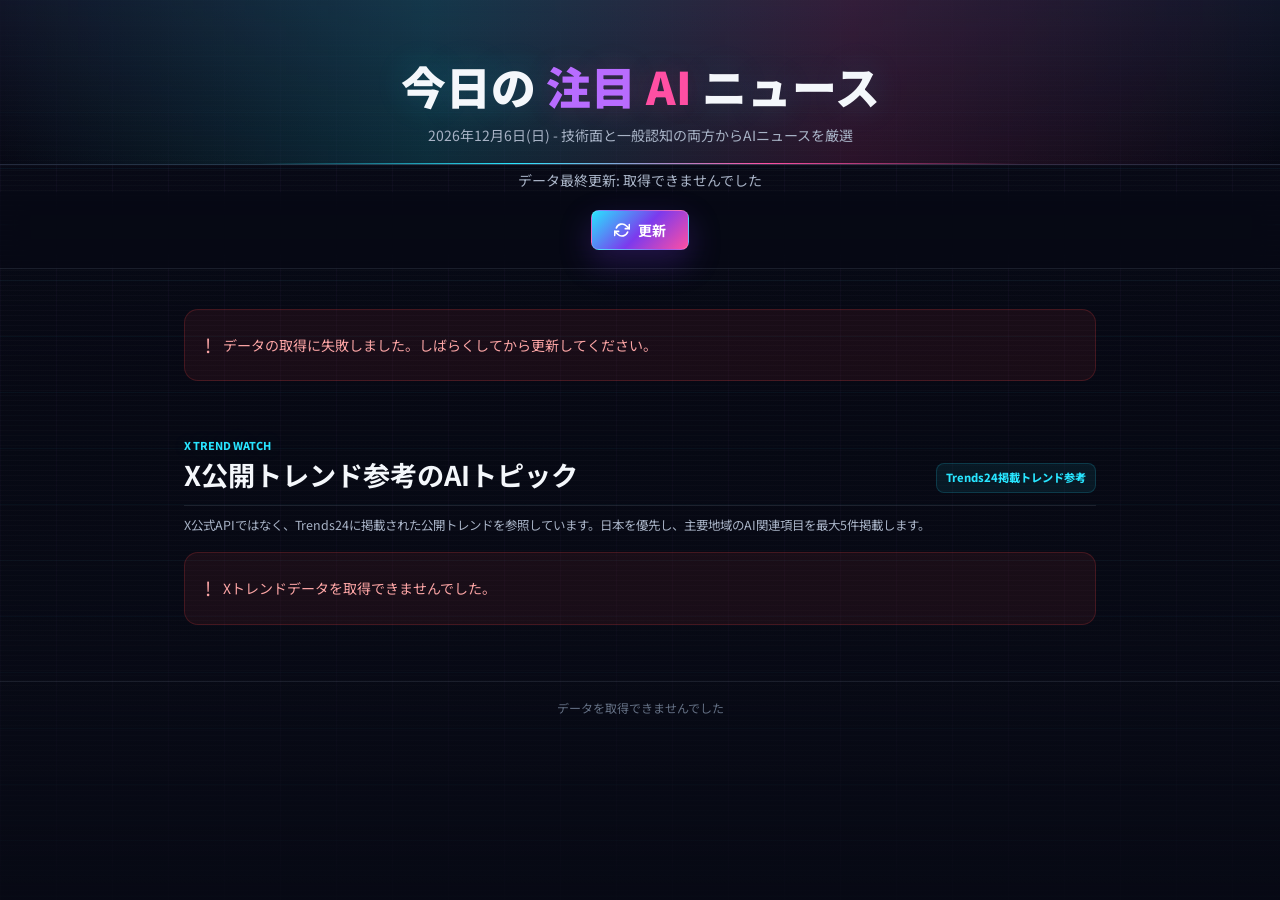
==== commit fce8a87b: "Improve AI news source ranking" ====
--- a/public/index.html
+++ b/public/index.html
@@ -8,13 +8,13 @@
   <link rel="preconnect" href="https://fonts.googleapis.com">
   <link rel="preconnect" href="https://fonts.gstatic.com" crossorigin>
   <link href="https://fonts.googleapis.com/css2?family=Noto+Sans+JP:wght@400;500;700;900&display=swap" rel="stylesheet">
-  <link rel="stylesheet" href="style.css?v=20260617-2">
-  <link rel="stylesheet" href="x-trends.css?v=20260617-2">
+  <link rel="stylesheet" href="style.css?v=20260618-1">
+  <link rel="stylesheet" href="x-trends.css?v=20260618-1">
 </head>
 <body>
   <header class="hero">
     <h1 class="hero-title">今日の <span class="c-purple">注目</span> <span class="c-pink">AI</span> ニュース</h1>
-    <p class="hero-sub" id="hero-date">Hacker Newsで注目されたAIニュースを厳選</p>
+    <p class="hero-sub" id="hero-date">技術面と一般認知の両方からAIニュースを厳選</p>
   </header>
 
   <p class="hero-sub last-updated-bar" id="hero-last-updated"></p>
@@ -52,6 +52,6 @@
     <span id="last-updated">読み込み中...</span>
   </footer>
 
-  <script type="module" src="app.js?v=20260617-2"></script>
+  <script type="module" src="app.js?v=20260618-1"></script>
 </body>
 </html>
